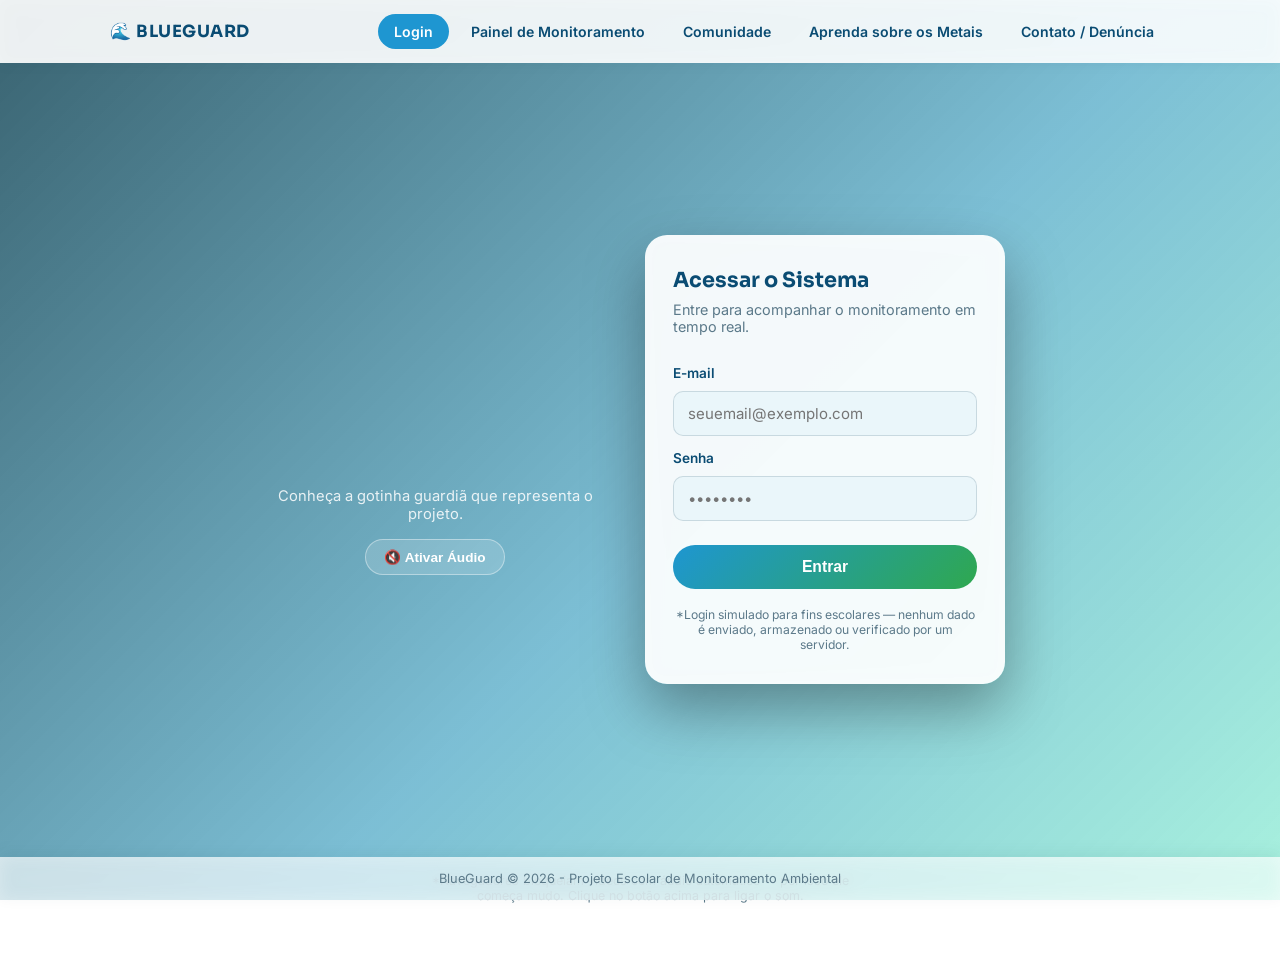
==== index.html @ 03d2528e "uploud de arquivos" ====
<!DOCTYPE html>
<html lang="pt-BR">
<head>
    <meta charset="UTF-8">
    <meta name="viewport" content="width=device-width, initial-scale=1.0">
    <title>BlueGuard - Acesso</title>
    <link rel="preconnect" href="https://fonts.googleapis.com">
    <link rel="preconnect" href="https://fonts.gstatic.com" crossorigin>
    <link href="https://fonts.googleapis.com/css2?family=Sora:wght@600;700&family=Inter:wght@400;500;600&family=JetBrains+Mono:wght@500;700&family=Luckiest+Guy&display=swap" rel="stylesheet">
    <link rel="stylesheet" href="style.css">
</head>
<body>

    <nav class="nav-principal">
        <div class="nav-principal-interna">
            <span class="nav-marca">🌊 BLUEGUARD</span>
            <div class="nav-links">
                <a href="index.html" class="nav-link nav-ativo">Login</a>
                <a href="painel.html" class="nav-link">Painel de Monitoramento</a>
                <a href="comunidade.html" class="nav-link">Comunidade</a>
                <a href="educacao.html" class="nav-link">Aprenda sobre os Metais</a>
                <a href="contato.html" class="nav-link">Contato / Denúncia</a>
            </div>
        </div>
    </nav>

    <section class="holograma-hero">
        <div class="hero-coluna hero-coluna-marca">
            <video id="video-holograma" class="mascote-holograma mascote-hero" loop playsinline muted>
                <source src="assets/blueguard-mascote.mp4" type="video/mp4">
            </video>
            <p class="holograma-subtitulo">Conheça a gotinha guardiã que representa o projeto.</p>
            <button id="btn-audio-holograma" class="btn-audio-holograma">🔇 Ativar Áudio</button>
        </div>

        <form id="form-login" class="login-card">
            <h2>Acessar o Sistema</h2>
            <p class="login-subtitulo">Entre para acompanhar o monitoramento em tempo real.</p>

            <label for="login-email">E-mail</label>
            <input type="email" id="login-email" placeholder="seuemail@exemplo.com" required>

            <label for="login-senha">Senha</label>
            <input type="password" id="login-senha" placeholder="••••••••" required>

            <button type="submit" class="btn btn-seguro btn-login">Entrar</button>

            <p class="login-aviso">*Login simulado para fins escolares — nenhum dado é enviado, armazenado ou verificado por um servidor.</p>
        </form>
    </section>

    <p class="holograma-aviso holograma-aviso-rodape">*Navegadores bloqueiam vídeos com áudio automático — por isso ele começa mudo. Clique no botão acima para ligar o som.</p>

    <footer>
        <p>BlueGuard &copy; 2026 - Projeto Escolar de Monitoramento Ambiental</p>
    </footer>

    <script>
        const video = document.getElementById('video-holograma');
        const btnAudio = document.getElementById('btn-audio-holograma');

        btnAudio.addEventListener('click', () => {
            video.muted = !video.muted;
            video.play();
            btnAudio.innerText = video.muted ? '🔇 Ativar Áudio' : '🔊 Áudio Ativado';
        });

        video.play().catch(() => {
            // autoplay pode ser bloqueado em alguns navegadores; o usuário pode clicar no vídeo para iniciar
        });

        // --- LOGIN SIMULADO: apenas encaminha para o painel ---
        const formLogin = document.getElementById('form-login');

        formLogin.addEventListener('submit', (e) => {
            e.preventDefault();

            // não guarda e-mail/senha em nenhum lugar — é só uma simulação
            formLogin.reset();

            const botao = formLogin.querySelector('.btn-login');
            botao.innerText = 'Acessando...';
            botao.disabled = true;

            setTimeout(() => {
                window.location.href = 'painel.html';
            }, 700);
        });
    </script>

</body>
</html>
---- style.css ----
:root {
    /* Paleta ajustada às cores reais da foto de Madre de Deus (céu azul vivo, palmeiras, letreiro vermelho) */
    --oceano-profundo: #0A4C73;
    --oceano-medio: #1E96D1;
    --oceano-claro: #EAF6FA;
    --branco-cartao: #FFFFFF;
    --coral-alerta: #E63946;
    --verde-recife: #2FA84F;
    --texto-principal: #0D2B3E;
    --texto-secundario: #5C7A8A;
    --sombra-card: 0 20px 45px rgba(7, 59, 76, 0.10);
    --sombra-card-hover: 0 24px 55px rgba(7, 59, 76, 0.14);
}

* { box-sizing: border-box; margin: 0; padding: 0; }

body {
    font-family: 'Inter', 'Segoe UI', Arial, sans-serif;
    background-image: linear-gradient(135deg, rgba(7, 59, 76, 0.80) 0%, rgba(17, 138, 178, 0.55) 55%, rgba(6, 214, 160, 0.35) 100%), url('assets/madre-de-deus.jpg');
    background-size: cover;
    background-position: center;
    background-attachment: fixed;
    background-repeat: no-repeat;
    color: var(--texto-principal);
    display: flex;
    flex-direction: column;
    align-items: center;
}

h1, h2, h3, .sensor-nome, .intensidade-valor { font-family: 'Sora', 'Segoe UI', sans-serif; }

/* --- HEADER / HERO --- */
header {
    width: 100%;
    background-image: linear-gradient(160deg, rgba(7, 59, 76, 0.68) 0%, rgba(17, 138, 178, 0.58) 100%), url('https://images.unsplash.com/photo-1709483095301-2d1f3e95b1d4?auto=format&fit=crop&w=1920&q=80');
    background-size: cover;
    background-position: center;
    color: #ffffff;
    padding: 50px 20px 90px;
    text-align: center;
    position: relative;
}

.logo-container {
    display: flex;
    justify-content: center;
    align-items: center;
    gap: 15px;
    margin-bottom: 10px;
}

header h1 {
    font-size: 2.6rem;
    font-weight: 700;
    letter-spacing: 2px;
}

.badge-modo {
    background-color: rgba(255, 255, 255, 0.14);
    color: #ffffff;
    border: 1px solid rgba(255, 255, 255, 0.4);
    padding: 4px 12px;
    border-radius: 20px;
    font-size: 0.8rem;
    font-weight: 600;
}

header p { color: rgba(255, 255, 255, 0.8); font-size: 1.05rem; max-width: 520px; margin: 0 auto; }

/* MASCOTE HOLOGRÁFICO */
.holograma-wrap {
    position: relative;
    width: 190px;
    margin: 0 auto 6px;
}

.mascote-holograma {
    width: 100%;
    display: block;
    mix-blend-mode: screen; /* remove o fundo preto do vídeo automaticamente */
    filter: drop-shadow(0 0 18px rgba(72, 214, 255, 0.55)) brightness(1.08) saturate(1.15);
    animation: holograma-flutua 4s ease-in-out infinite, holograma-tremula 3.2s infinite;
}

/* linhas de scan sobrepostas, reforçando o efeito de projeção */
.holograma-wrap::after {
    content: '';
    position: absolute;
    inset: 0;
    background: repeating-linear-gradient(
        to bottom,
        rgba(255, 255, 255, 0.06) 0px,
        rgba(255, 255, 255, 0.06) 1px,
        transparent 2px,
        transparent 4px
    );
    mix-blend-mode: overlay;
    pointer-events: none;
}

@keyframes holograma-flutua {
    0%, 100% { transform: translateY(0); }
    50% { transform: translateY(-8px); }
}

@keyframes holograma-tremula {
    0%, 100% { opacity: 1; }
    92% { opacity: 1; }
    93% { opacity: 0.75; }
    94% { opacity: 1; }
    97% { opacity: 0.85; }
    98% { opacity: 1; }
}

/* PÁGINA DEDICADA AO HOLOGRAMA - HERO ESTILO POSTER */
.holograma-hero {
    width: 100%;
    min-height: 88vh;
    position: relative;
    display: flex;
    flex-direction: row;
    flex-wrap: wrap;
    align-items: center;
    justify-content: center;
    gap: 50px;
    padding: 50px 24px;
    overflow: hidden;
}

.hero-coluna-marca {
    display: flex;
    flex-direction: column;
    align-items: center;
    gap: 10px;
    max-width: 380px;
}

.holograma-titulo {
    font-family: 'Luckiest Guy', cursive;
    font-weight: 400;
    font-size: clamp(2.4rem, 7vw, 3.6rem);
    letter-spacing: 3px;
    color: #ffffff;
    text-align: center;
    margin: 0;
    z-index: 2;
    text-shadow:
        3px 3px 0 var(--oceano-profundo),
        6px 6px 0 rgba(7, 59, 76, 0.55),
        0 10px 30px rgba(0, 0, 0, 0.35);
}

.mascote-hero {
    width: min(260px, 55vw);
    z-index: 1;
    animation: holograma-flutua 4s ease-in-out infinite, holograma-tremula 3.2s infinite;
}

.holograma-subtitulo { color: rgba(255, 255, 255, 0.85); font-size: 0.92rem; text-align: center; max-width: 320px; margin-top: 4px; }

.btn-audio-holograma {
    background: rgba(255, 255, 255, 0.15);
    border: 1px solid rgba(255, 255, 255, 0.4);
    color: #fff;
    padding: 9px 18px;
    border-radius: 999px;
    font-size: 0.85rem;
    font-weight: 600;
    cursor: pointer;
    margin-top: 6px;
    transition: background 0.2s;
}
.btn-audio-holograma:hover { background: rgba(255, 255, 255, 0.25); }

/* CARD DE LOGIN - estilo "vidro" sobre a foto, integrado à cena */
.login-card {
    width: 100%;
    max-width: 360px;
    background: rgba(255, 255, 255, 0.95);
    backdrop-filter: blur(10px);
    -webkit-backdrop-filter: blur(10px);
    border-radius: 22px;
    box-shadow: 0 25px 60px rgba(0, 0, 0, 0.35);
    padding: 32px 28px;
    display: flex;
    flex-direction: column;
    gap: 4px;
    text-align: left;
}
.login-card h2 { font-family: 'Sora', sans-serif; color: var(--oceano-profundo); font-size: 1.3rem; margin-bottom: 4px; }
.login-subtitulo { color: var(--texto-secundario); font-size: 0.9rem; margin-bottom: 16px; }
.login-card label { font-size: 0.85rem; font-weight: 600; color: var(--oceano-profundo); margin-top: 10px; margin-bottom: 6px; }
.login-card input {
    padding: 12px 14px;
    border-radius: 10px;
    border: 1px solid rgba(7, 59, 76, 0.15);
    background: var(--oceano-claro);
    color: var(--texto-principal);
    font-family: 'Inter', sans-serif;
    font-size: 0.94rem;
}
.login-card input:focus { outline: none; border-color: var(--oceano-medio); }
.btn-login { margin-top: 20px; width: 100%; }
.login-aviso { font-size: 0.76rem; color: var(--texto-secundario); text-align: center; margin-top: 14px; }

.holograma-aviso-rodape {
    font-size: 0.78rem;
    color: var(--texto-secundario);
    text-align: center;
    max-width: 480px;
    margin: 18px auto 0;
    padding: 0 20px;
}

@media (max-width: 760px) {
    .holograma-hero { flex-direction: column; padding: 40px 20px; min-height: auto; }
}

/* Onda de transição entre o header e o conteúdo */
.header-onda {
    position: absolute;
    bottom: -1px;
    left: 0;
    width: 100%;
    height: 60px;
    display: block;
}

/* --- FAIXA DE ESTATÍSTICAS (flutuando sobre a onda, estilo app premium) --- */
.stats-faixa {
    width: 100%;
    max-width: 900px;
    display: grid;
    grid-template-columns: repeat(3, 1fr);
    gap: 18px;
    margin-top: -55px;
    margin-bottom: 25px;
    padding: 0 20px;
    z-index: 2;
}

.stat-card {
    background: var(--branco-cartao);
    border-radius: 18px;
    box-shadow: var(--sombra-card);
    padding: 18px 12px;
    text-align: center;
}

.stat-numero { font-family: 'Sora', sans-serif; font-size: 1.7rem; font-weight: 700; color: var(--oceano-profundo); }
.stat-label { display: block; font-size: 0.78rem; color: var(--texto-secundario); margin-top: 2px; }

.dashboard-container { width: 100%; max-width: 900px; display: flex; flex-direction: column; gap: 25px; padding: 0 20px 20px; }

.card {
    background-color: var(--branco-cartao);
    border-radius: 20px;
    padding: 28px;
    box-shadow: var(--sombra-card);
    border: 1px solid rgba(7, 59, 76, 0.05);
    transition: box-shadow 0.25s;
}

.card:hover { box-shadow: var(--sombra-card-hover); }

.card h2 {
    font-size: 1.2rem;
    font-weight: 600;
    margin-bottom: 15px;
    color: var(--oceano-profundo);
    display: flex;
    align-items: center;
    gap: 10px;
}

.card h2::before {
    content: '';
    width: 8px;
    height: 8px;
    border-radius: 50%;
    background: var(--oceano-medio);
    flex-shrink: 0;
}

.subtitulo-card { color: var(--texto-secundario); font-size: 0.92rem; margin-bottom: 20px; }

/* MAPA DE RISCO ESTILIZADO */
.mapa-simulado {
    width: 100%;
    height: 250px;
    background: radial-gradient(circle, #0E5D78 0%, #073B4C 100%);
    border-radius: 16px;
    position: relative;
    overflow: hidden;
    margin-bottom: 15px;
}

.mapa-iframe {
    position: absolute;
    inset: 0;
    width: 100%;
    height: 100%;
    border: 0;
    filter: saturate(0.75) brightness(0.85) contrast(1.05);
}

.mapa-overlay {
    position: absolute;
    inset: 0;
    background: linear-gradient(160deg, rgba(7, 59, 76, 0.32) 0%, rgba(17, 138, 178, 0.22) 100%);
    pointer-events: none;
}

.ponto-sensor {
    position: absolute;
    z-index: 2;
    display: flex;
    align-items: center;
    gap: 10px;
    cursor: pointer;
}

.ponto-dot {
    width: 14px;
    height: 14px;
    border-radius: 50%;
    display: inline-block;
    transition: background-color 0.4s;
}

.ponto-nome {
    font-size: 0.82rem;
    font-weight: 600;
    background: rgba(7, 59, 76, 0.75);
    color: #fff;
    padding: 3px 10px;
    border-radius: 20px;
}

.ponto-sensor:hover .ponto-nome, .ponto-sensor:focus .ponto-nome { outline: 1px solid var(--verde-recife); }
.ponto-sensor:focus { outline: none; }

/* NOVO LAYOUT DE CONTROLES DO MAPA */
.mapa-controles-container {
    display: flex;
    justify-content: space-between;
    align-items: center;
    margin-top: 15px;
    flex-wrap: wrap;
    gap: 15px;
}

.mapa-legenda {
    display: flex;
    gap: 20px;
    font-size: 0.88rem;
    align-items: center;
    color: var(--texto-secundario);
}

.legenda-cor {
    width: 12px;
    height: 12px;
    display: inline-block;
    border-radius: 50%;
}

.botoes-mapa {
    display: flex;
    gap: 10px;
}

.seguro { background-color: var(--verde-recife); }
.perigo { background-color: var(--coral-alerta); animation: pulso-ponto 1.5s infinite; }

/* BOTÕES PEQUENOS INTEGRADOS AO MAPA (formato pílula) */
.btn-perigo-mini, .btn-seguro-mini {
    padding: 9px 18px;
    border: none;
    border-radius: 999px;
    font-size: 0.88rem;
    font-weight: 600;
    cursor: pointer;
    transition: opacity 0.2s, transform 0.1s;
    color: white;
}

.btn-perigo-mini { background-color: var(--coral-alerta); }
.btn-seguro-mini { background-color: var(--oceano-medio); }
.btn-perigo-mini:hover, .btn-seguro-mini:hover { opacity: 0.88; }
.btn-perigo-mini:active, .btn-seguro-mini:active { transform: scale(0.97); }

/* CAIXAS DE ALERTA */
#alerta-box { padding: 20px 22px; border-radius: 16px; display: flex; align-items: center; gap: 15px; font-weight: 600; font-size: 1.05rem; }
.alerta-seguro { background-color: rgba(6, 214, 160, 0.12); border: 1px solid var(--verde-recife); color: #0a9e79; }
.alerta-perigo { background-color: rgba(239, 71, 111, 0.12); border: 1px solid var(--coral-alerta); color: var(--coral-alerta); animation: pulso 2s infinite; }

/* BARRA DE INTENSIDADE */
.intensidade-container { display: flex; align-items: center; gap: 12px; margin-top: 18px; }
.intensidade-label { font-size: 0.85rem; color: var(--texto-secundario); white-space: nowrap; }
.intensidade-barra { flex: 1; height: 8px; border-radius: 4px; background: rgba(7, 59, 76, 0.08); overflow: hidden; }
.intensidade-fill { height: 100%; width: 0%; background: var(--verde-recife); border-radius: 4px; transition: width 1.6s linear, background-color 0.6s; }
.intensidade-fill.intensidade-perigo { background: var(--coral-alerta); }
.intensidade-valor { font-family: 'Sora', sans-serif; font-size: 0.9rem; color: var(--texto-secundario); min-width: 40px; text-align: right; }

/* GRÁFICO HISTÓRICO */
.grafico-container { background: rgba(7, 59, 76, 0.03); border-radius: 14px; padding: 15px; height: 220px; position: relative; }
#grafico-historico { width: 100%; height: 100%; }
#grafico-historico svg { display: block; }
.grafico-vazio { color: var(--texto-secundario); font-size: 0.9rem; text-align: center; padding-top: 80px; }
.grafico-legenda { display: flex; flex-wrap: wrap; gap: 14px; margin-top: 12px; font-size: 0.8rem; color: var(--texto-secundario); }
.legenda-linha { display: inline-block; width: 14px; height: 3px; border-radius: 2px; margin-right: 5px; vertical-align: middle; }

/* GRADE DE SENSORES */
.grade-sensores { display: grid; grid-template-columns: repeat(auto-fit, minmax(220px, 1fr)); gap: 18px; }
.sensor-box { background-color: var(--oceano-claro); border-radius: 14px; padding: 20px; display: flex; flex-direction: column; align-items: center; }
.sensor-nome { font-size: 0.98rem; margin-bottom: 10px; font-weight: 600; color: var(--oceano-profundo); }
.sensor-valor { font-family: 'JetBrains Mono', monospace; font-size: 1.7rem; font-weight: 700; color: var(--oceano-medio); margin-bottom: 8px; }
.sensor-limite { font-size: 0.78rem; color: var(--texto-secundario); }

/* PAINEL DE DETALHES DO PONTO */
.detalhes-ponto {
    margin-top: 15px;
    background: var(--oceano-claro);
    border-radius: 14px;
    padding: 20px;
}
.detalhes-oculto { display: none; }
.detalhes-cabecalho { display: flex; justify-content: space-between; align-items: center; margin-bottom: 12px; }
.detalhes-cabecalho h3 { font-size: 1rem; color: var(--oceano-profundo); }
.detalhes-fechar { background: none; border: none; color: var(--texto-secundario); font-size: 1rem; cursor: pointer; line-height: 1; }
.detalhes-fechar:hover { color: var(--texto-principal); }
.detalhes-grade { display: grid; grid-template-columns: repeat(auto-fit, minmax(100px, 1fr)); gap: 12px; margin-bottom: 10px; }
.detalhes-item { background: var(--branco-cartao); border-radius: 10px; padding: 10px; text-align: center; }
.detalhes-item span { display: block; font-size: 0.74rem; color: var(--texto-secundario); margin-bottom: 4px; }
.detalhes-item strong { font-family: 'JetBrains Mono', monospace; font-size: 1rem; color: var(--oceano-medio); }
.detalhes-status { font-size: 0.9rem; font-weight: 600; }

/* GRADE DE ORIENTAÇÃO */
.grade-orientacao { display: grid; grid-template-columns: repeat(auto-fit, minmax(300px, 1fr)); gap: 18px; }
.orientacao-box { background: var(--oceano-claro); padding: 18px; border-radius: 14px; }
.orientacao-box h3 { font-size: 1rem; color: var(--oceano-profundo); margin-bottom: 8px; }
.orientacao-box p { font-size: 0.94rem; color: var(--texto-secundario); transition: color 0.3s; }

/* LINHA DO TEMPO */
.timeline-lista { list-style: none; display: flex; flex-direction: column; gap: 10px; max-height: 280px; overflow-y: auto; }
.timeline-item { display: flex; gap: 12px; align-items: flex-start; font-size: 0.88rem; padding: 10px 12px; border-radius: 10px; background: var(--oceano-claro); border-left: 3px solid var(--texto-secundario); }
.timeline-item.timeline-perigo { border-left-color: var(--coral-alerta); }
.timeline-item.timeline-seguro { border-left-color: var(--verde-recife); }
.timeline-item.timeline-info { border-left-color: var(--oceano-medio); }
.timeline-hora { font-family: 'JetBrains Mono', monospace; color: var(--texto-secundario); white-space: nowrap; font-size: 0.82rem; }
.timeline-texto { color: var(--texto-principal); }

/* --- NAVEGAÇÃO PRINCIPAL (presente em todas as páginas) --- */
.nav-principal {
    width: 100%;
    background: rgba(255, 255, 255, 0.92);
    backdrop-filter: blur(8px);
    -webkit-backdrop-filter: blur(8px);
    box-shadow: 0 2px 12px rgba(7, 59, 76, 0.06);
    display: flex;
    justify-content: center;
    position: sticky;
    top: 0;
    z-index: 30;
}
.nav-principal-interna {
    width: 100%;
    max-width: 1100px;
    display: flex;
    justify-content: space-between;
    align-items: center;
    padding: 14px 20px;
    flex-wrap: wrap;
    gap: 10px;
}
.nav-marca { font-family: 'Sora', sans-serif; font-weight: 700; color: var(--oceano-profundo); font-size: 1.05rem; letter-spacing: 0.5px; flex-shrink: 0; }
.nav-links {
    display: flex;
    gap: 6px;
    overflow-x: auto;
    -webkit-overflow-scrolling: touch;
    scrollbar-width: none;
    max-width: 100%;
}
.nav-links::-webkit-scrollbar { display: none; }
.nav-link {
    color: var(--oceano-profundo);
    text-decoration: none;
    font-size: 0.88rem;
    font-weight: 600;
    padding: 9px 16px;
    border-radius: 999px;
    transition: background 0.2s, color 0.2s;
    white-space: nowrap;
    flex-shrink: 0;
}
.nav-link:hover { background: rgba(17, 138, 178, 0.08); }
.nav-link.nav-ativo { color: #fff; background: var(--oceano-medio); }

@media (max-width: 640px) {
    .nav-principal-interna { flex-wrap: nowrap; justify-content: flex-start; padding: 12px 14px; gap: 12px; }
    .nav-marca { font-size: 0.95rem; }
    .nav-link { font-size: 0.82rem; padding: 8px 13px; }
}

/* --- BREADCRUMB --- */
.breadcrumb {
    width: 100%;
    max-width: 900px;
    padding: 18px 20px 0;
    font-size: 0.85rem;
    color: var(--texto-secundario);
    display: flex;
    align-items: center;
    gap: 6px;
    flex-wrap: wrap;
}
.breadcrumb a { color: var(--oceano-medio); text-decoration: none; font-weight: 600; }
.breadcrumb a:hover { text-decoration: underline; }
.breadcrumb span.atual { color: var(--texto-principal); font-weight: 600; }

/* --- INTRO SIMPLES DE TEXTO (páginas utilitárias, ex: Contato) --- */
.educacao-intro { max-width: 700px; padding: 28px 20px 6px; text-align: center; margin: 0 auto; }
.educacao-intro h1 { font-family: 'Sora', sans-serif; font-size: 1.7rem; color: var(--oceano-profundo); margin-bottom: 8px; }
.educacao-intro p { color: var(--texto-secundario); max-width: 560px; margin: 0 auto; }

/* --- PÁGINA DE CONTATO / DENÚNCIA --- */
.contato-grade {
    width: 100%;
    max-width: 900px;
    margin: 26px auto 40px;
    padding: 0 20px;
    display: grid;
    grid-template-columns: repeat(auto-fit, minmax(240px, 1fr));
    gap: 20px;
}
.contato-card {
    background: var(--branco-cartao);
    border-radius: 18px;
    box-shadow: var(--sombra-card);
    padding: 26px 22px;
    text-decoration: none;
    color: var(--texto-principal);
    display: flex;
    flex-direction: column;
    gap: 4px;
    transition: box-shadow 0.25s, transform 0.15s;
}
.contato-card:hover { box-shadow: var(--sombra-card-hover); transform: translateY(-2px); }
.contato-icone { font-size: 1.8rem; margin-bottom: 6px; }
.contato-card h2 { font-family: 'Sora', sans-serif; font-size: 1.1rem; color: var(--oceano-profundo); }
.contato-card p { color: var(--texto-secundario); font-size: 0.9rem; margin: 6px 0 12px; }
.contato-destaque { font-weight: 700; color: var(--oceano-medio); font-size: 0.95rem; }
.contato-nota { font-size: 0.74rem; color: var(--texto-secundario); margin-top: 10px; opacity: 0.85; }

/* --- HERO DE PÁGINA (estilo "Ocean Guard") --- */
.pagina-hero {
    width: 100%;
    min-height: 56vh;
    margin-top: 10px;
    display: flex;
    flex-direction: column;
    align-items: center;
    justify-content: center;
    text-align: center;
    padding: 60px 20px;
}

.pagina-hero-titulo {
    font-family: 'Sora', sans-serif;
    font-weight: 700;
    font-size: clamp(1.9rem, 5.5vw, 3.1rem);
    line-height: 1.18;
    color: #ffffff;
    margin: 0;
    max-width: 760px;
}
.pagina-hero-titulo .destaque { color: var(--verde-recife); }

.pagina-hero-subtitulo {
    color: rgba(255, 255, 255, 0.88);
    max-width: 600px;
    margin-top: 16px;
    font-size: 1.02rem;
}

.pagina-hero-botoes { display: flex; gap: 14px; margin-top: 28px; flex-wrap: wrap; justify-content: center; }
.btn-hero-primario, .btn-hero-secundario {
    padding: 14px 26px;
    border-radius: 999px;
    font-weight: 700;
    font-size: 0.95rem;
    text-decoration: none;
    transition: opacity 0.2s, transform 0.1s;
}
.btn-hero-primario { background: var(--oceano-medio); color: #fff; }
.btn-hero-secundario { background: #ffffff; color: var(--oceano-profundo); }
.btn-hero-primario:hover, .btn-hero-secundario:hover { opacity: 0.9; }
.btn-hero-primario:active, .btn-hero-secundario:active { transform: scale(0.98); }


.grade-metais {
    width: 100%;
    max-width: 900px;
    display: grid;
    grid-template-columns: repeat(auto-fit, minmax(200px, 1fr));
    gap: 20px;
    padding: 24px 20px 40px;
}
.metal-card {
    background: var(--branco-cartao);
    border-radius: 20px;
    box-shadow: var(--sombra-card);
    padding: 26px 20px;
    text-align: center;
    text-decoration: none;
    color: var(--texto-principal);
    transition: transform 0.2s, box-shadow 0.2s;
}
.metal-card:hover { transform: translateY(-4px); box-shadow: var(--sombra-card-hover); }
.metal-simbolo {
    width: 56px;
    height: 56px;
    margin: 0 auto 14px;
    border-radius: 14px;
    display: flex;
    align-items: center;
    justify-content: center;
    font-family: 'JetBrains Mono', monospace;
    font-weight: 700;
    font-size: 1.4rem;
    color: #fff;
}
.metal-card h3 { font-family: 'Sora', sans-serif; font-size: 1.05rem; margin-bottom: 6px; }
.metal-card p { font-size: 0.85rem; color: var(--texto-secundario); }
.metal-simbolo.hg { background: var(--oceano-medio); }
.metal-simbolo.pb { background: #6B4C93; }
.metal-simbolo.cd { background: #E9A23B; }
.metal-simbolo.as { background: var(--coral-alerta); }

/* --- PÁGINA INDIVIDUAL DE CADA METAL --- */
.metal-hero {
    width: 100%;
    max-width: 900px;
    margin: 20px 20px 0;
    background: var(--branco-cartao);
    border-radius: 20px;
    box-shadow: var(--sombra-card);
    padding: 30px;
    display: flex;
    align-items: center;
    gap: 22px;
    flex-wrap: wrap;
}
.metal-hero .metal-simbolo { width: 74px; height: 74px; font-size: 1.9rem; margin: 0; flex-shrink: 0; }
.metal-hero-texto h1 { font-family: 'Sora', sans-serif; font-size: 1.6rem; color: var(--oceano-profundo); }
.metal-hero-texto p { color: var(--texto-secundario); font-size: 0.95rem; margin-top: 4px; }

.metal-conteudo {
    width: 100%;
    max-width: 900px;
    display: flex;
    flex-direction: column;
    gap: 20px;
    padding: 20px 20px 10px;
}
.metal-conteudo .card h2 { font-size: 1.1rem; }
.metal-conteudo .card p, .metal-conteudo .card li { color: var(--texto-principal); font-size: 0.95rem; line-height: 1.6; }
.metal-conteudo .card ul { padding-left: 20px; display: flex; flex-direction: column; gap: 6px; }

.metal-limite-legal {
    display: flex;
    align-items: center;
    gap: 14px;
    background: var(--oceano-claro);
    border-radius: 14px;
    padding: 16px 18px;
}
.metal-limite-legal strong { font-family: 'JetBrains Mono', monospace; font-size: 1.3rem; color: var(--oceano-profundo); }
.metal-limite-legal span { font-size: 0.85rem; color: var(--texto-secundario); }

.metal-nav-rodape {
    width: 100%;
    max-width: 900px;
    display: flex;
    justify-content: space-between;
    gap: 14px;
    padding: 10px 20px 40px;
    flex-wrap: wrap;
}
.metal-nav-rodape a {
    flex: 1;
    min-width: 160px;
    background: var(--branco-cartao);
    border-radius: 14px;
    box-shadow: var(--sombra-card);
    padding: 14px 18px;
    text-decoration: none;
    color: var(--texto-principal);
    font-size: 0.88rem;
    font-weight: 600;
    display: flex;
    flex-direction: column;
    gap: 2px;
}
.metal-nav-rodape a span.rotulo { color: var(--texto-secundario); font-weight: 500; font-size: 0.78rem; }
.metal-nav-rodape a:hover { box-shadow: var(--sombra-card-hover); }
.metal-nav-rodape a.proximo { text-align: right; align-items: flex-end; }


.form-denuncia { display: flex; flex-direction: column; gap: 14px; }

.upload-box {
    display: flex;
    flex-direction: column;
    align-items: center;
    justify-content: center;
    gap: 10px;
    min-height: 140px;
    border: 2px dashed rgba(7, 59, 76, 0.25);
    border-radius: 14px;
    background: var(--oceano-claro);
    cursor: pointer;
    padding: 16px;
    text-align: center;
    transition: border-color 0.2s, background 0.2s;
}
.upload-box:hover { border-color: var(--oceano-medio); background: #dff0f6; }
.upload-texto { font-size: 0.92rem; color: var(--texto-secundario); font-weight: 600; }
.preview-foto { max-width: 100%; max-height: 220px; border-radius: 10px; object-fit: cover; }

.form-linha select,
.form-denuncia textarea {
    width: 100%;
    padding: 12px 14px;
    border-radius: 10px;
    border: 1px solid rgba(7, 59, 76, 0.15);
    background: var(--oceano-claro);
    color: var(--texto-principal);
    font-family: 'Inter', sans-serif;
    font-size: 0.94rem;
}
.form-denuncia textarea { min-height: 90px; resize: vertical; }
.form-linha select:focus,
.form-denuncia textarea:focus { outline: none; border-color: var(--oceano-medio); }

.btn-denuncia { align-self: flex-start; }

.lista-denuncias { display: flex; flex-direction: column; gap: 14px; margin-top: 22px; }
.sem-denuncias { font-size: 0.9rem; color: var(--texto-secundario); }

.denuncia-item {
    display: flex;
    gap: 14px;
    background: var(--oceano-claro);
    border-radius: 14px;
    padding: 14px;
    align-items: flex-start;
}
.denuncia-foto { width: 84px; height: 84px; border-radius: 10px; object-fit: cover; flex-shrink: 0; }
.denuncia-corpo { flex: 1; min-width: 0; }
.denuncia-topo { display: flex; justify-content: space-between; align-items: center; gap: 10px; flex-wrap: wrap; margin-bottom: 4px; }
.denuncia-local { font-weight: 700; color: var(--oceano-profundo); font-size: 0.92rem; }
.denuncia-hora { font-family: 'JetBrains Mono', monospace; font-size: 0.75rem; color: var(--texto-secundario); }
.denuncia-texto { font-size: 0.9rem; color: var(--texto-principal); word-break: break-word; }
.denuncia-remover { background: none; border: none; color: var(--texto-secundario); cursor: pointer; font-size: 0.8rem; margin-top: 6px; text-decoration: underline; padding: 0; }
.denuncia-remover:hover { color: var(--coral-alerta); }

/* FORNECIMENTO DE DADOS */
.dados-orgaos { display: flex; flex-direction: column; gap: 10px; align-items: flex-start; }
.info-dados { font-size: 0.8rem; color: var(--texto-secundario); }

/* BOTÕES GERAIS */
.btn { padding: 13px 22px; border: none; border-radius: 999px; font-size: 0.98rem; font-weight: 600; cursor: pointer; transition: opacity 0.2s, transform 0.1s; color: white; }
.btn-seguro { background: linear-gradient(135deg, var(--oceano-medio), var(--verde-recife)); }
.btn-seguro:hover { opacity: 0.9; }
.btn:active { transform: scale(0.98); }

footer {
    position: fixed;
    bottom: 0;
    left: 0;
    width: 100%;
    margin-top: 0;
    padding: 14px 20px;
    color: var(--texto-secundario);
    font-size: 0.8rem;
    text-align: center;
    background-color: rgba(255, 255, 255, 0.75);
    backdrop-filter: blur(8px);
    -webkit-backdrop-filter: blur(8px);
    z-index: 20;
    box-shadow: 0 -4px 16px rgba(7, 59, 76, 0.08);
}

/* espaço reservado no fim da página pra nada ficar escondido atrás do rodapé fixo */
body { padding-bottom: 54px; }

/* ANIMAÇÕES */
@keyframes pulso {
    0% { box-shadow: 0 0 0 0 rgba(239, 71, 111, 0.35); }
    70% { box-shadow: 0 0 0 10px rgba(239, 71, 111, 0); }
    100% { box-shadow: 0 0 0 0 rgba(239, 71, 111, 0); }
}

@keyframes pulso-ponto {
    0% { transform: scale(1); opacity: 1; }
    50% { transform: scale(1.15); opacity: 0.8; }
    100% { transform: scale(1); opacity: 1; }
}

/* RESPONSIVO */
@media (max-width: 600px) {
    .stats-faixa { grid-template-columns: repeat(3, 1fr); gap: 10px; margin-top: -40px; }
    .stat-numero { font-size: 1.3rem; }
    header h1 { font-size: 2rem; }
    .card { padding: 18px; }
    .holograma-wrap { width: 130px; }

    .pagina-hero { min-height: 46vh; padding: 40px 16px; }
    .pagina-hero-botoes { flex-direction: column; width: 100%; }
    .btn-hero-primario, .btn-hero-secundario { width: 100%; text-align: center; }

    .login-card { padding: 24px 20px; max-width: 100%; }
    .mascote-hero { width: min(180px, 50vw); }

    .dashboard-container { gap: 16px; padding: 0 14px 14px; }
    .sensor-box { padding: 14px; }
    .sensor-valor { font-size: 1.4rem; }

    .contato-grade { grid-template-columns: 1fr; }
    .grade-sensores { grid-template-columns: 1fr 1fr; }

    footer { padding: 12px 14px; font-size: 0.74rem; }
    body { padding-bottom: 46px; }
}
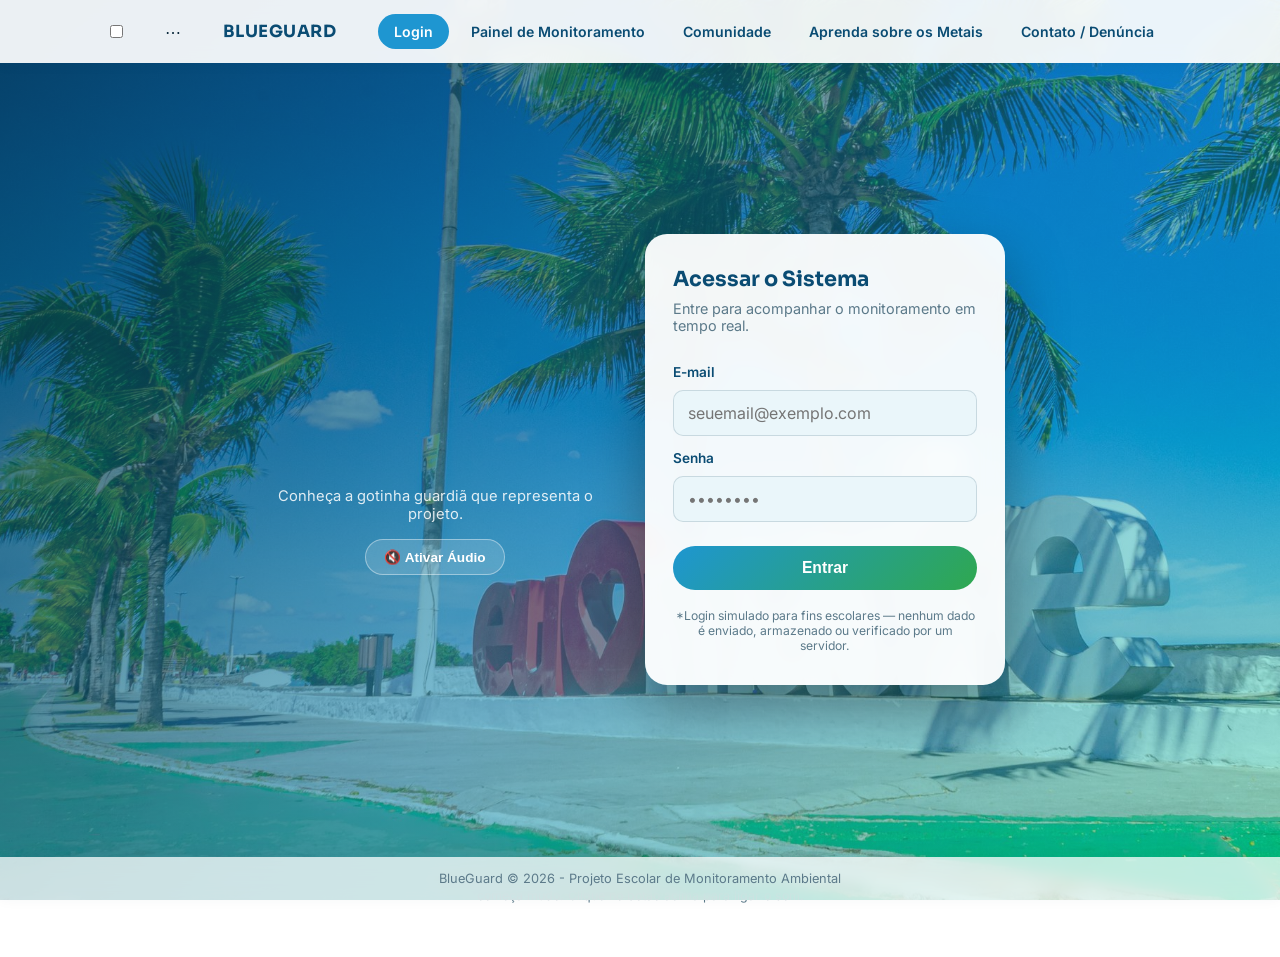
==== commit 4a665b6b: "Update index.html" ====
--- a/index.html
+++ b/index.html
@@ -13,7 +13,9 @@
 
     <nav class="nav-principal">
         <div class="nav-principal-interna">
-            <span class="nav-marca">🌊 BLUEGUARD</span>
+            <input type="checkbox" id="nav-toggle" class="nav-toggle-check">
+            <label for="nav-toggle" class="nav-toggle-btn" aria-label="Abrir menu">⋯</label>
+            <span class="nav-marca">BLUEGUARD</span>
             <div class="nav-links">
                 <a href="index.html" class="nav-link nav-ativo">Login</a>
                 <a href="painel.html" class="nav-link">Painel de Monitoramento</a>
@@ -89,4 +91,4 @@
     </script>
 
 </body>
-</html>+</html>
--- a/style.css
+++ b/style.css
@@ -25,6 +25,15 @@
     display: flex;
     flex-direction: column;
     align-items: center;
+    overflow-x: hidden;
+    width: 100%;
+}
+
+/* Em celulares, background-attachment:fixed trava/engasga a rolagem
+   (principalmente no Safari do iPhone) — desativamos ali e a foto passa
+   a rolar normalmente junto com o conteúdo. */
+@media (max-width: 900px), (pointer: coarse) {
+    body { background-attachment: scroll; }
 }
 
 h1, h2, h3, .sensor-nome, .intensidade-valor { font-family: 'Sora', 'Segoe UI', sans-serif; }
@@ -197,7 +206,7 @@
     background: var(--oceano-claro);
     color: var(--texto-principal);
     font-family: 'Inter', sans-serif;
-    font-size: 0.94rem;
+    font-size: 16px;
 }
 .login-card input:focus { outline: none; border-color: var(--oceano-medio); }
 .btn-login { margin-top: 20px; width: 100%; }
@@ -302,6 +311,7 @@
     height: 100%;
     border: 0;
     filter: saturate(0.75) brightness(0.85) contrast(1.05);
+    pointer-events: none; /* é só decorativo — sem isso, arrastar o mapa no celular prende o dedo e trava a rolagem da página */
 }
 
 .mapa-overlay {
@@ -501,7 +511,7 @@
 @media (max-width: 640px) {
     .nav-principal-interna { flex-wrap: nowrap; justify-content: flex-start; padding: 12px 14px; gap: 12px; }
     .nav-marca { font-size: 0.95rem; }
-    .nav-link { font-size: 0.82rem; padding: 8px 13px; }
+    .nav-link { font-size: 0.82rem; padding: 11px 14px; }
 }
 
 /* --- BREADCRUMB --- */
@@ -739,7 +749,7 @@
     background: var(--oceano-claro);
     color: var(--texto-principal);
     font-family: 'Inter', sans-serif;
-    font-size: 0.94rem;
+    font-size: 16px;
 }
 .form-denuncia textarea { min-height: 90px; resize: vertical; }
 .form-linha select:focus,
@@ -794,6 +804,13 @@
     box-shadow: 0 -4px 16px rgba(7, 59, 76, 0.08);
 }
 
+/* No celular, rodapé fixo come espaço precioso de tela o tempo todo —
+   melhor deixar no fluxo normal, só no final da página. */
+@media (max-width: 760px) {
+    footer { position: static; margin-top: 20px; box-shadow: none; }
+    body { padding-bottom: 0; }
+}
+
 /* espaço reservado no fim da página pra nada ficar escondido atrás do rodapé fixo */
 body { padding-bottom: 54px; }
 
@@ -832,6 +849,12 @@
     .contato-grade { grid-template-columns: 1fr; }
     .grade-sensores { grid-template-columns: 1fr 1fr; }
 
+    .mapa-simulado { height: 200px; }
+    .grafico-container { height: 190px; }
+    .timeline-lista { max-height: 220px; }
+    .botoes-mapa { width: 100%; }
+    .btn-perigo-mini, .btn-seguro-mini { flex: 1; text-align: center; padding: 11px 12px; }
+    .ponto-nome { font-size: 0.72rem; padding: 2px 7px; }
+
     footer { padding: 12px 14px; font-size: 0.74rem; }
-    body { padding-bottom: 46px; }
-}+}
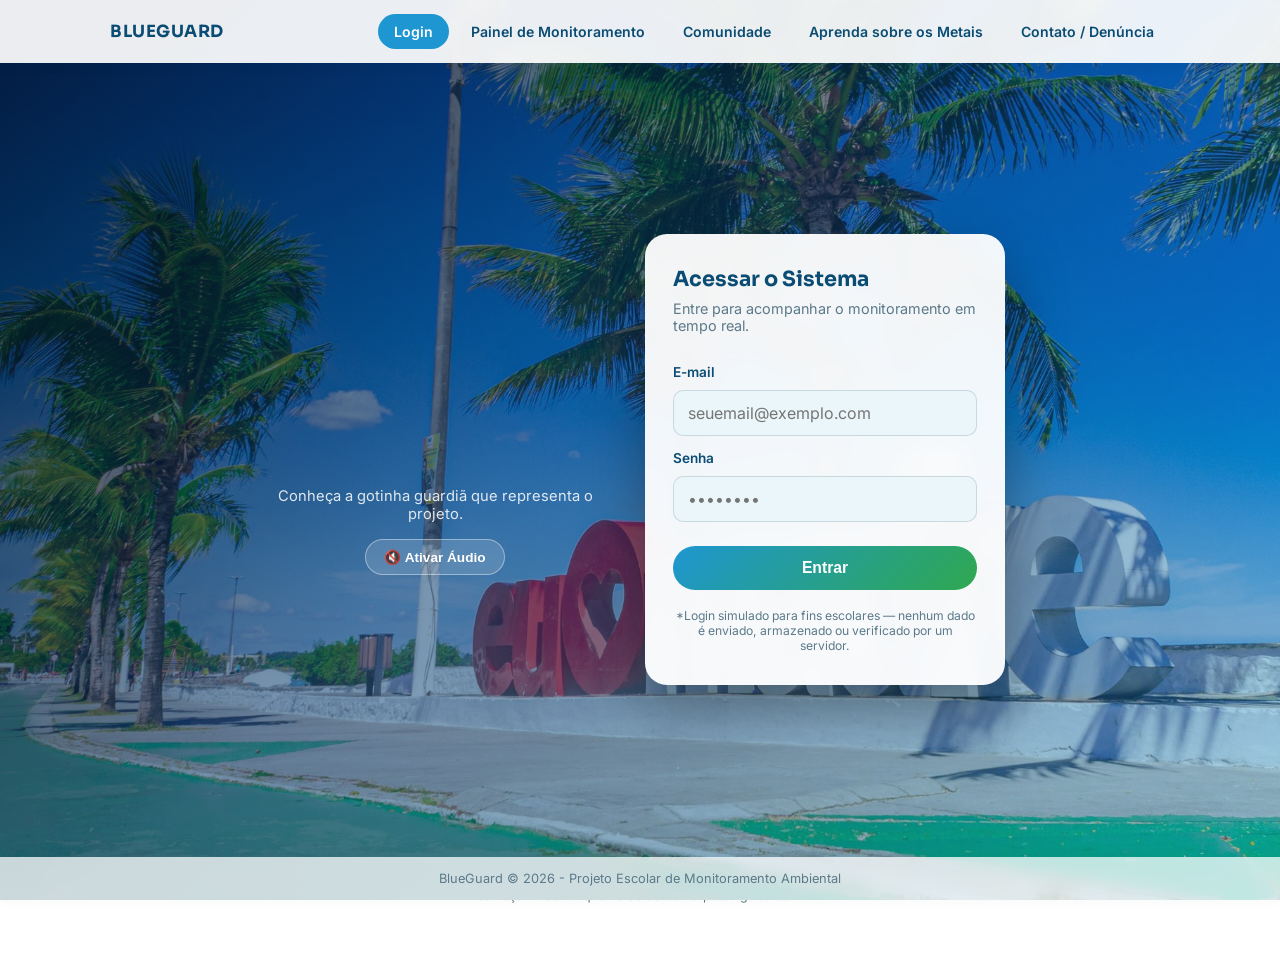
==== commit c100d094: "Fix HTML encoding issues in index.html" ====
--- a/index.html
+++ b/index.html
@@ -14,7 +14,11 @@
     <nav class="nav-principal">
         <div class="nav-principal-interna">
             <input type="checkbox" id="nav-toggle" class="nav-toggle-check">
-            <label for="nav-toggle" class="nav-toggle-btn" aria-label="Abrir menu">⋯</label>
+            <label for="nav-toggle" class="nav-toggle-btn" aria-label="Abrir menu">
+                <span class="nav-toggle-linha"></span>
+                <span class="nav-toggle-linha"></span>
+                <span class="nav-toggle-linha"></span>
+            </label>
             <span class="nav-marca">BLUEGUARD</span>
             <div class="nav-links">
                 <a href="index.html" class="nav-link nav-ativo">Login</a>
--- a/style.css
+++ b/style.css
@@ -16,24 +16,38 @@
 
 body {
     font-family: 'Inter', 'Segoe UI', Arial, sans-serif;
-    background-image: linear-gradient(135deg, rgba(7, 59, 76, 0.80) 0%, rgba(17, 138, 178, 0.55) 55%, rgba(6, 214, 160, 0.35) 100%), url('assets/madre-de-deus.jpg');
+    color: var(--texto-principal);
+    display: flex;
+    flex-direction: column;
+    align-items: center;
+    overflow-x: hidden;
+    width: 100%;
+    position: relative;
+}
+
+/* Fundo fixo do site inteiro: usamos um elemento próprio do tamanho exato
+   da tela (position:fixed + inset:0), em vez de "background-attachment:
+   fixed" no body. Isso evita dois problemas do celular: 1) a rolagem
+   travando/engasgando no Safari do iPhone, e 2) a foto esticando errado
+   em páginas compridas (já que o body pode ficar bem mais alto que a
+   tela, e o fundo antigo tentava cobrir a altura toda em vez de só a
+   tela visível). */
+body::before {
+    content: '';
+    position: fixed;
+    inset: 0;
+    z-index: -1;
+    background-image: linear-gradient(135deg, rgba(3, 15, 30, 0.82) 0%, rgba(8, 60, 110, 0.55) 45%, rgba(20, 150, 210, 0.35) 100%), url('assets/madre-de-deus.jpg');
     background-size: cover;
     background-position: center;
-    background-attachment: fixed;
     background-repeat: no-repeat;
-    color: var(--texto-principal);
-    display: flex;
-    flex-direction: column;
-    align-items: center;
-    overflow-x: hidden;
-    width: 100%;
-}
-
-/* Em celulares, background-attachment:fixed trava/engasga a rolagem
-   (principalmente no Safari do iPhone) — desativamos ali e a foto passa
-   a rolar normalmente junto com o conteúdo. */
-@media (max-width: 900px), (pointer: coarse) {
-    body { background-attachment: scroll; }
+}
+
+@media (max-width: 900px) {
+    /* na tela pequena, véu mais fraco pra foto aparecer mais forte */
+    body::before {
+        background-image: linear-gradient(135deg, rgba(3, 15, 30, 0.62) 0%, rgba(8, 60, 110, 0.40) 45%, rgba(20, 150, 210, 0.22) 100%), url('assets/madre-de-deus.jpg');
+    }
 }
 
 h1, h2, h3, .sensor-nome, .intensidade-valor { font-family: 'Sora', 'Segoe UI', sans-serif; }
@@ -483,6 +497,7 @@
     padding: 14px 20px;
     flex-wrap: wrap;
     gap: 10px;
+    position: relative;
 }
 .nav-marca { font-family: 'Sora', sans-serif; font-weight: 700; color: var(--oceano-profundo); font-size: 1.05rem; letter-spacing: 0.5px; flex-shrink: 0; }
 .nav-links {
@@ -508,10 +523,56 @@
 .nav-link:hover { background: rgba(17, 138, 178, 0.08); }
 .nav-link.nav-ativo { color: #fff; background: var(--oceano-medio); }
 
+/* checkbox invisível que controla o menu — some no desktop */
+.nav-toggle-check { display: none; }
+.nav-toggle-btn { display: none; }
+.nav-toggle-linha { display: none; }
+
 @media (max-width: 640px) {
-    .nav-principal-interna { flex-wrap: nowrap; justify-content: flex-start; padding: 12px 14px; gap: 12px; }
-    .nav-marca { font-size: 0.95rem; }
-    .nav-link { font-size: 0.82rem; padding: 11px 14px; }
+    .nav-principal-interna {
+        flex-wrap: nowrap;
+        justify-content: flex-start;
+        padding: 12px 16px;
+        gap: 12px;
+    }
+    .nav-marca { font-size: 1rem; text-align: left; }
+
+    .nav-toggle-btn {
+        display: flex;
+        flex-direction: column;
+        align-items: center;
+        justify-content: center;
+        gap: 4px;
+        width: 30px;
+        height: 30px;
+        cursor: pointer;
+        flex-shrink: 0;
+    }
+    .nav-toggle-linha {
+        display: block;
+        width: 22px;
+        height: 2.5px;
+        border-radius: 2px;
+        background: var(--oceano-profundo);
+    }
+
+    .nav-links {
+        display: none;
+        position: absolute;
+        top: 100%;
+        left: 0;
+        width: 100%;
+        flex-direction: column;
+        background: #ffffff;
+        box-shadow: 0 12px 24px rgba(7, 59, 76, 0.15);
+        padding: 10px;
+        gap: 4px;
+        overflow: visible;
+    }
+    .nav-toggle-check:checked ~ .nav-links {
+        display: flex;
+    }
+    .nav-link { text-align: center; padding: 13px 14px; }
 }
 
 /* --- BREADCRUMB --- */
@@ -585,14 +646,16 @@
     color: #ffffff;
     margin: 0;
     max-width: 760px;
-}
-.pagina-hero-titulo .destaque { color: var(--verde-recife); }
+    text-shadow: 0 4px 18px rgba(0, 0, 0, 0.45);
+}
+.pagina-hero-titulo .destaque { color: #4FD1E8; }
 
 .pagina-hero-subtitulo {
-    color: rgba(255, 255, 255, 0.88);
+    color: rgba(255, 255, 255, 0.92);
     max-width: 600px;
     margin-top: 16px;
     font-size: 1.02rem;
+    text-shadow: 0 2px 10px rgba(0, 0, 0, 0.4);
 }
 
 .pagina-hero-botoes { display: flex; gap: 14px; margin-top: 28px; flex-wrap: wrap; justify-content: center; }
@@ -829,20 +892,20 @@
 
 /* RESPONSIVO */
 @media (max-width: 600px) {
-    .stats-faixa { grid-template-columns: repeat(3, 1fr); gap: 10px; margin-top: -40px; }
+    .stats-faixa { grid-template-columns: repeat(3, 1fr); gap: 10px; margin-top: -40px; margin-bottom: 34px; }
     .stat-numero { font-size: 1.3rem; }
     header h1 { font-size: 2rem; }
     .card { padding: 18px; }
     .holograma-wrap { width: 130px; }
 
-    .pagina-hero { min-height: 46vh; padding: 40px 16px; }
+    .pagina-hero { min-height: 46vh; padding: 56px 16px 40px; }
     .pagina-hero-botoes { flex-direction: column; width: 100%; }
     .btn-hero-primario, .btn-hero-secundario { width: 100%; text-align: center; }
 
     .login-card { padding: 24px 20px; max-width: 100%; }
     .mascote-hero { width: min(180px, 50vw); }
 
-    .dashboard-container { gap: 16px; padding: 0 14px 14px; }
+    .dashboard-container { gap: 26px; padding: 6px 14px 14px; }
     .sensor-box { padding: 14px; }
     .sensor-valor { font-size: 1.4rem; }
 
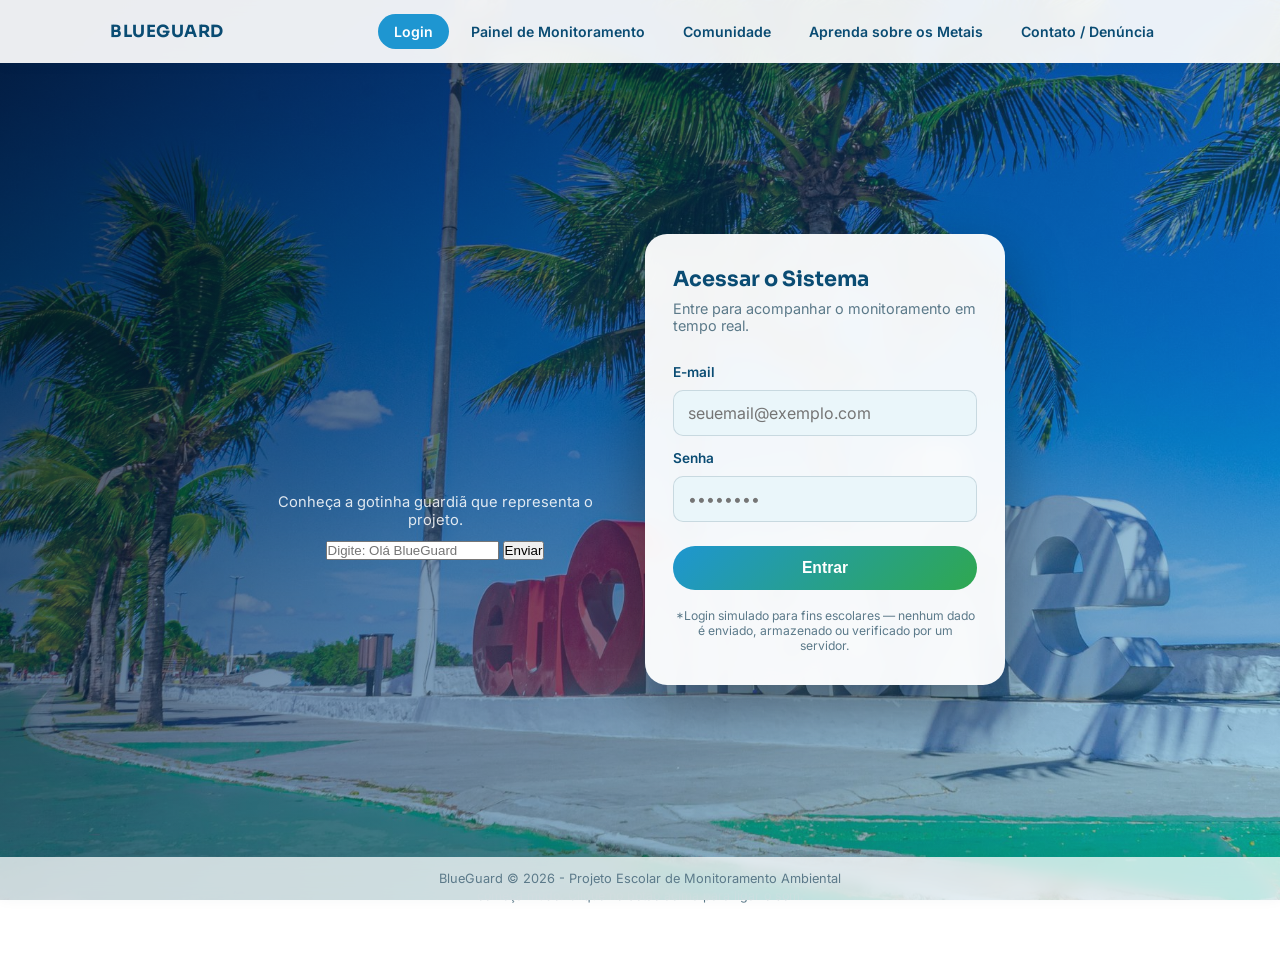
==== commit 0ad22f69: "Update index.html" ====
--- a/index.html
+++ b/index.html
@@ -32,11 +32,21 @@
 
     <section class="holograma-hero">
         <div class="hero-coluna hero-coluna-marca">
-            <video id="video-holograma" class="mascote-holograma mascote-hero" loop playsinline muted>
+            <video id="video-holograma" class="mascote-holograma mascote-hero" playsinline muted>
                 <source src="assets/blueguard-mascote.mp4" type="video/mp4">
             </video>
             <p class="holograma-subtitulo">Conheça a gotinha guardiã que representa o projeto.</p>
-            <button id="btn-audio-holograma" class="btn-audio-holograma">🔇 Ativar Áudio</button>
+
+            <form id="form-ativar-holograma" class="form-ativar-holograma">
+                <input
+                    type="text"
+                    id="frase-holograma"
+                    placeholder="Digite: Olá BlueGuard"
+                    autocomplete="off"
+                >
+                <button type="submit">Enviar</button>
+            </form>
+            <p id="aviso-holograma" class="aviso-holograma"></p>
         </div>
 
         <form id="form-login" class="login-card">
@@ -63,16 +73,41 @@
 
     <script>
         const video = document.getElementById('video-holograma');
-        const btnAudio = document.getElementById('btn-audio-holograma');
+        const formAtivar = document.getElementById('form-ativar-holograma');
+        const inputFrase = document.getElementById('frase-holograma');
+        const avisoHolograma = document.getElementById('aviso-holograma');
 
-        btnAudio.addEventListener('click', () => {
-            video.muted = !video.muted;
-            video.play();
-            btnAudio.innerText = video.muted ? '🔇 Ativar Áudio' : '🔊 Áudio Ativado';
+        // Aceita "olá blueguard", "ola blueguard", "oi blueguard" — sem
+        // diferenciar maiúsculas/minúsculas ou acento.
+        function normalizar(texto) {
+            return texto
+                .toLowerCase()
+                .normalize('NFD').replace(/[\u0300-\u036f]/g, '') // remove acentos
+                .trim();
+        }
+        const frasesAceitas = ['ola blueguard', 'oi blueguard'];
+
+        // O vídeo começa parado (só o primeiro quadro aparece).
+        // Só toca — com som — quando a pessoa digita a frase certa.
+        formAtivar.addEventListener('submit', (e) => {
+            e.preventDefault();
+
+            if (frasesAceitas.includes(normalizar(inputFrase.value))) {
+                video.muted = false;
+                video.play();
+                formAtivar.style.display = 'none';
+                avisoHolograma.innerText = '🔊 Reproduzindo...';
+                avisoHolograma.classList.remove('aviso-erro');
+            } else {
+                avisoHolograma.innerText = '❌ Não reconheci — tente "Olá BlueGuard"';
+                avisoHolograma.classList.add('aviso-erro');
+                inputFrase.value = '';
+            }
         });
 
-        video.play().catch(() => {
-            // autoplay pode ser bloqueado em alguns navegadores; o usuário pode clicar no vídeo para iniciar
+        // Quando o vídeo termina (toca só uma vez, sem loop), avisa que acabou.
+        video.addEventListener('ended', () => {
+            avisoHolograma.innerText = '✅ Concluído';
         });
 
         // --- LOGIN SIMULADO: apenas encaminha para o painel ---
--- a/style.css
+++ b/style.css
@@ -273,7 +273,7 @@
 .stat-numero { font-family: 'Sora', sans-serif; font-size: 1.7rem; font-weight: 700; color: var(--oceano-profundo); }
 .stat-label { display: block; font-size: 0.78rem; color: var(--texto-secundario); margin-top: 2px; }
 
-.dashboard-container { width: 100%; max-width: 900px; display: flex; flex-direction: column; gap: 25px; padding: 0 20px 20px; }
+.dashboard-container { width: 100%; max-width: 900px; display: flex; flex-direction: column; gap: 25px; padding: 25px 20px 20px; }
 
 .card {
     background-color: var(--branco-cartao);
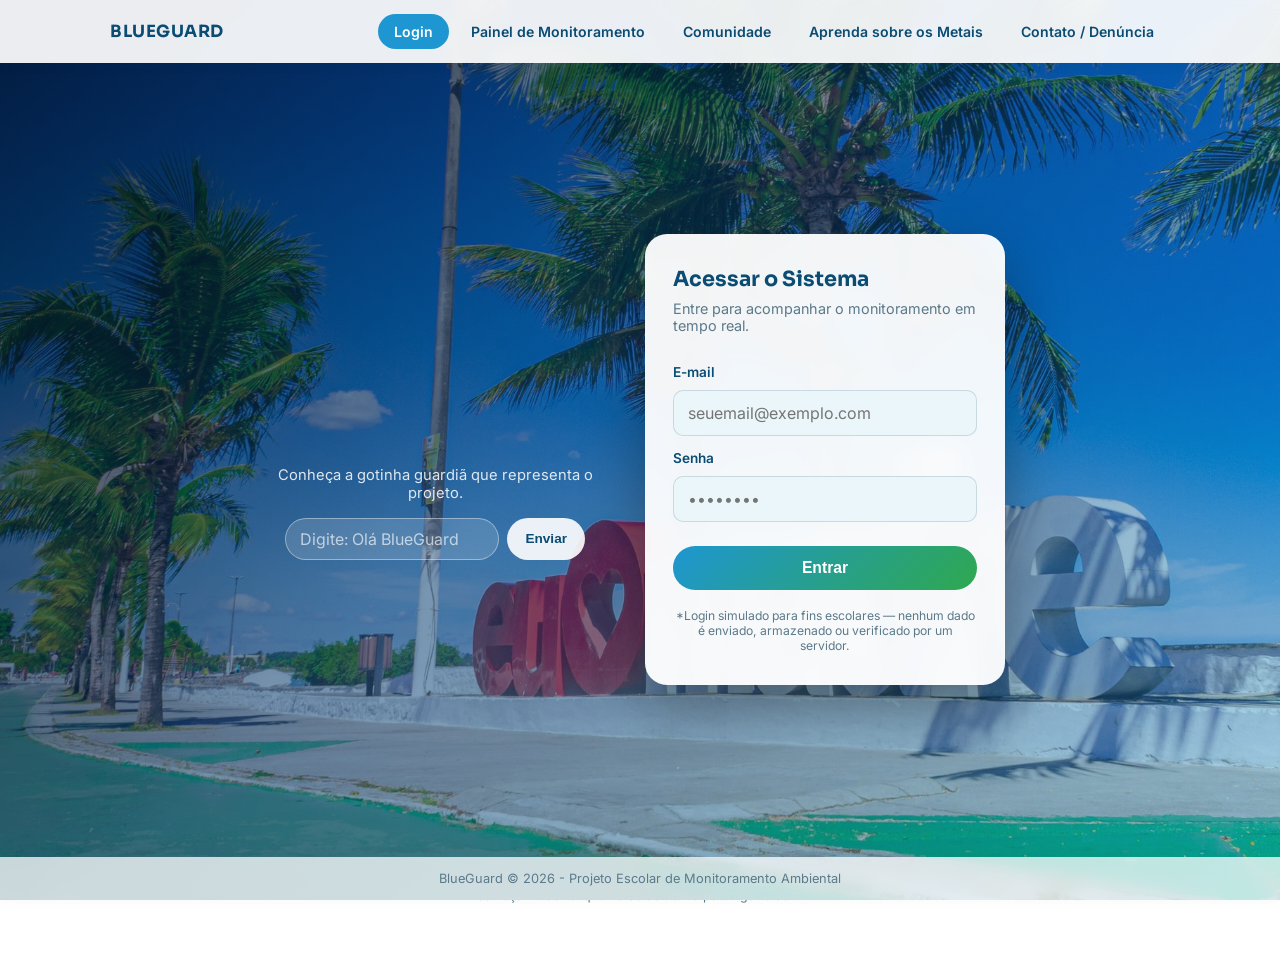
==== commit 0138299d: "Update index.html" ====
--- a/index.html
+++ b/index.html
@@ -98,6 +98,7 @@
                 formAtivar.style.display = 'none';
                 avisoHolograma.innerText = '🔊 Reproduzindo...';
                 avisoHolograma.classList.remove('aviso-erro');
+                video.scrollIntoView({ behavior: 'smooth', block: 'center' });
             } else {
                 avisoHolograma.innerText = '❌ Não reconheci — tente "Olá BlueGuard"';
                 avisoHolograma.classList.add('aviso-erro');
--- a/style.css
+++ b/style.css
@@ -181,19 +181,41 @@
 
 .holograma-subtitulo { color: rgba(255, 255, 255, 0.85); font-size: 0.92rem; text-align: center; max-width: 320px; margin-top: 4px; }
 
-.btn-audio-holograma {
+.form-ativar-holograma {
+    display: flex;
+    gap: 8px;
+    margin-top: 6px;
+    width: 100%;
+    max-width: 300px;
+}
+.form-ativar-holograma input {
+    flex: 1;
+    min-width: 0;
+    padding: 10px 14px;
+    border-radius: 999px;
+    border: 1px solid rgba(255, 255, 255, 0.4);
     background: rgba(255, 255, 255, 0.15);
-    border: 1px solid rgba(255, 255, 255, 0.4);
     color: #fff;
-    padding: 9px 18px;
+    font-family: 'Inter', sans-serif;
+    font-size: 16px; /* evita zoom automático no iPhone ao focar */
+}
+.form-ativar-holograma input::placeholder { color: rgba(255, 255, 255, 0.65); }
+.form-ativar-holograma input:focus { outline: none; border-color: #fff; background: rgba(255, 255, 255, 0.22); }
+.form-ativar-holograma button {
+    background: rgba(255, 255, 255, 0.9);
+    color: var(--oceano-profundo);
+    border: none;
+    padding: 10px 18px;
     border-radius: 999px;
     font-size: 0.85rem;
-    font-weight: 600;
+    font-weight: 700;
     cursor: pointer;
-    margin-top: 6px;
-    transition: background 0.2s;
-}
-.btn-audio-holograma:hover { background: rgba(255, 255, 255, 0.25); }
+    transition: opacity 0.2s;
+}
+.form-ativar-holograma button:hover { opacity: 0.85; }
+
+.aviso-holograma { color: rgba(255, 255, 255, 0.85); font-size: 0.85rem; margin-top: 10px; min-height: 1.2em; }
+.aviso-holograma.aviso-erro { color: #FF8B8B; font-weight: 600; }
 
 /* CARD DE LOGIN - estilo "vidro" sobre a foto, integrado à cena */
 .login-card {
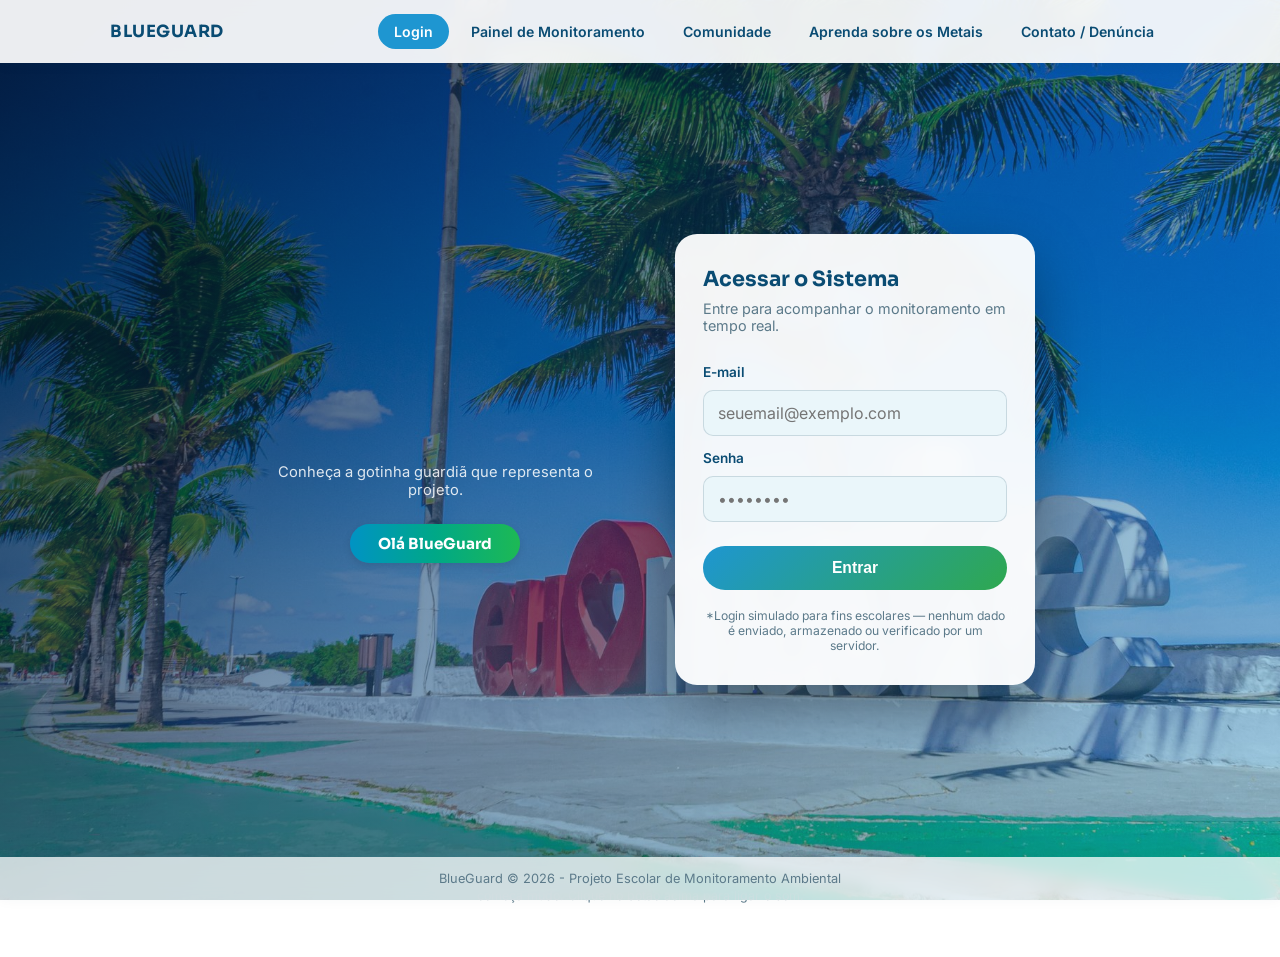
==== commit 4a2d9e25: "Implement hologram activation button and logic Added a button to activate the hologram video and upd" ====
--- a/index.html
+++ b/index.html
@@ -8,6 +8,55 @@
     <link rel="preconnect" href="https://fonts.gstatic.com" crossorigin>
     <link href="https://fonts.googleapis.com/css2?family=Sora:wght@600;700&family=Inter:wght@400;500;600&family=JetBrains+Mono:wght@500;700&family=Luckiest+Guy&display=swap" rel="stylesheet">
     <link rel="stylesheet" href="style.css">
+    
+    <style>
+        /* Centralização do holograma e botão */
+        .hero-coluna-marca {
+            display: flex;
+            flex-direction: column;
+            align-items: center;
+            text-align: center;
+            width: 100%;
+        }
+
+        .mascote-holograma {
+            display: block;
+            margin: 0 auto;
+        }
+
+        .form-ativar-holograma {
+            display: flex;
+            justify-content: center;
+            width: 100%;
+            margin-top: 15px;
+        }
+
+        /* Botão gradiente em tamanho menor */
+        #btn-olablueguard {
+            font-family: 'Sora', sans-serif;
+            font-size: 0.95rem; /* Tamanho do texto reduzido */
+            font-weight: 700;
+            color: #ffffff;
+            background: linear-gradient(90deg, #0093c4 0%, #00a887 50%, #1db954 100%);
+            border: none;
+            padding: 10px 28px; /* Padding menor */
+            border-radius: 50px;
+            cursor: pointer;
+            box-shadow: 0 3px 8px rgba(0, 0, 0, 0.1);
+            transition: transform 0.2s ease, box-shadow 0.2s ease, opacity 0.2s ease;
+            display: inline-block;
+        }
+
+        #btn-olablueguard:hover {
+            opacity: 0.95;
+            transform: translateY(-1px);
+            box-shadow: 0 4px 12px rgba(0, 0, 0, 0.15);
+        }
+
+        #btn-olablueguard:active {
+            transform: translateY(0);
+        }
+    </style>
 </head>
 <body>
 
@@ -37,15 +86,9 @@
             </video>
             <p class="holograma-subtitulo">Conheça a gotinha guardiã que representa o projeto.</p>
 
-            <form id="form-ativar-holograma" class="form-ativar-holograma">
-                <input
-                    type="text"
-                    id="frase-holograma"
-                    placeholder="Digite: Olá BlueGuard"
-                    autocomplete="off"
-                >
-                <button type="submit">Enviar</button>
-            </form>
+            <div class="form-ativar-holograma">
+                <button type="button" id="btn-olablueguard">Olá BlueGuard</button>
+            </div>
             <p id="aviso-holograma" class="aviso-holograma"></p>
         </div>
 
@@ -73,51 +116,27 @@
 
     <script>
         const video = document.getElementById('video-holograma');
-        const formAtivar = document.getElementById('form-ativar-holograma');
-        const inputFrase = document.getElementById('frase-holograma');
+        const btnOla = document.getElementById('btn-olablueguard');
         const avisoHolograma = document.getElementById('aviso-holograma');
 
-        // Aceita "olá blueguard", "ola blueguard", "oi blueguard" — sem
-        // diferenciar maiúsculas/minúsculas ou acento.
-        function normalizar(texto) {
-            return texto
-                .toLowerCase()
-                .normalize('NFD').replace(/[\u0300-\u036f]/g, '') // remove acentos
-                .trim();
-        }
-        const frasesAceitas = ['ola blueguard', 'oi blueguard'];
-
-        // O vídeo começa parado (só o primeiro quadro aparece).
-        // Só toca — com som — quando a pessoa digita a frase certa.
-        formAtivar.addEventListener('submit', (e) => {
-            e.preventDefault();
-
-            if (frasesAceitas.includes(normalizar(inputFrase.value))) {
-                video.muted = false;
-                video.play();
-                formAtivar.style.display = 'none';
-                avisoHolograma.innerText = '🔊 Reproduzindo...';
-                avisoHolograma.classList.remove('aviso-erro');
-                video.scrollIntoView({ behavior: 'smooth', block: 'center' });
-            } else {
-                avisoHolograma.innerText = '❌ Não reconheci — tente "Olá BlueGuard"';
-                avisoHolograma.classList.add('aviso-erro');
-                inputFrase.value = '';
-            }
+        btnOla.addEventListener('click', () => {
+            video.muted = false;
+            video.play();
+            btnOla.style.display = 'none';
+            avisoHolograma.innerText = '🔊 Reproduzindo...';
+            video.scrollIntoView({ behavior: 'smooth', block: 'center' });
         });
 
-        // Quando o vídeo termina (toca só uma vez, sem loop), avisa que acabou.
         video.addEventListener('ended', () => {
             avisoHolograma.innerText = '✅ Concluído';
+            btnOla.style.display = 'inline-block';
         });
 
-        // --- LOGIN SIMULADO: apenas encaminha para o painel ---
         const formLogin = document.getElementById('form-login');
 
         formLogin.addEventListener('submit', (e) => {
             e.preventDefault();
 
-            // não guarda e-mail/senha em nenhum lugar — é só uma simulação
             formLogin.reset();
 
             const botao = formLogin.querySelector('.btn-login');
